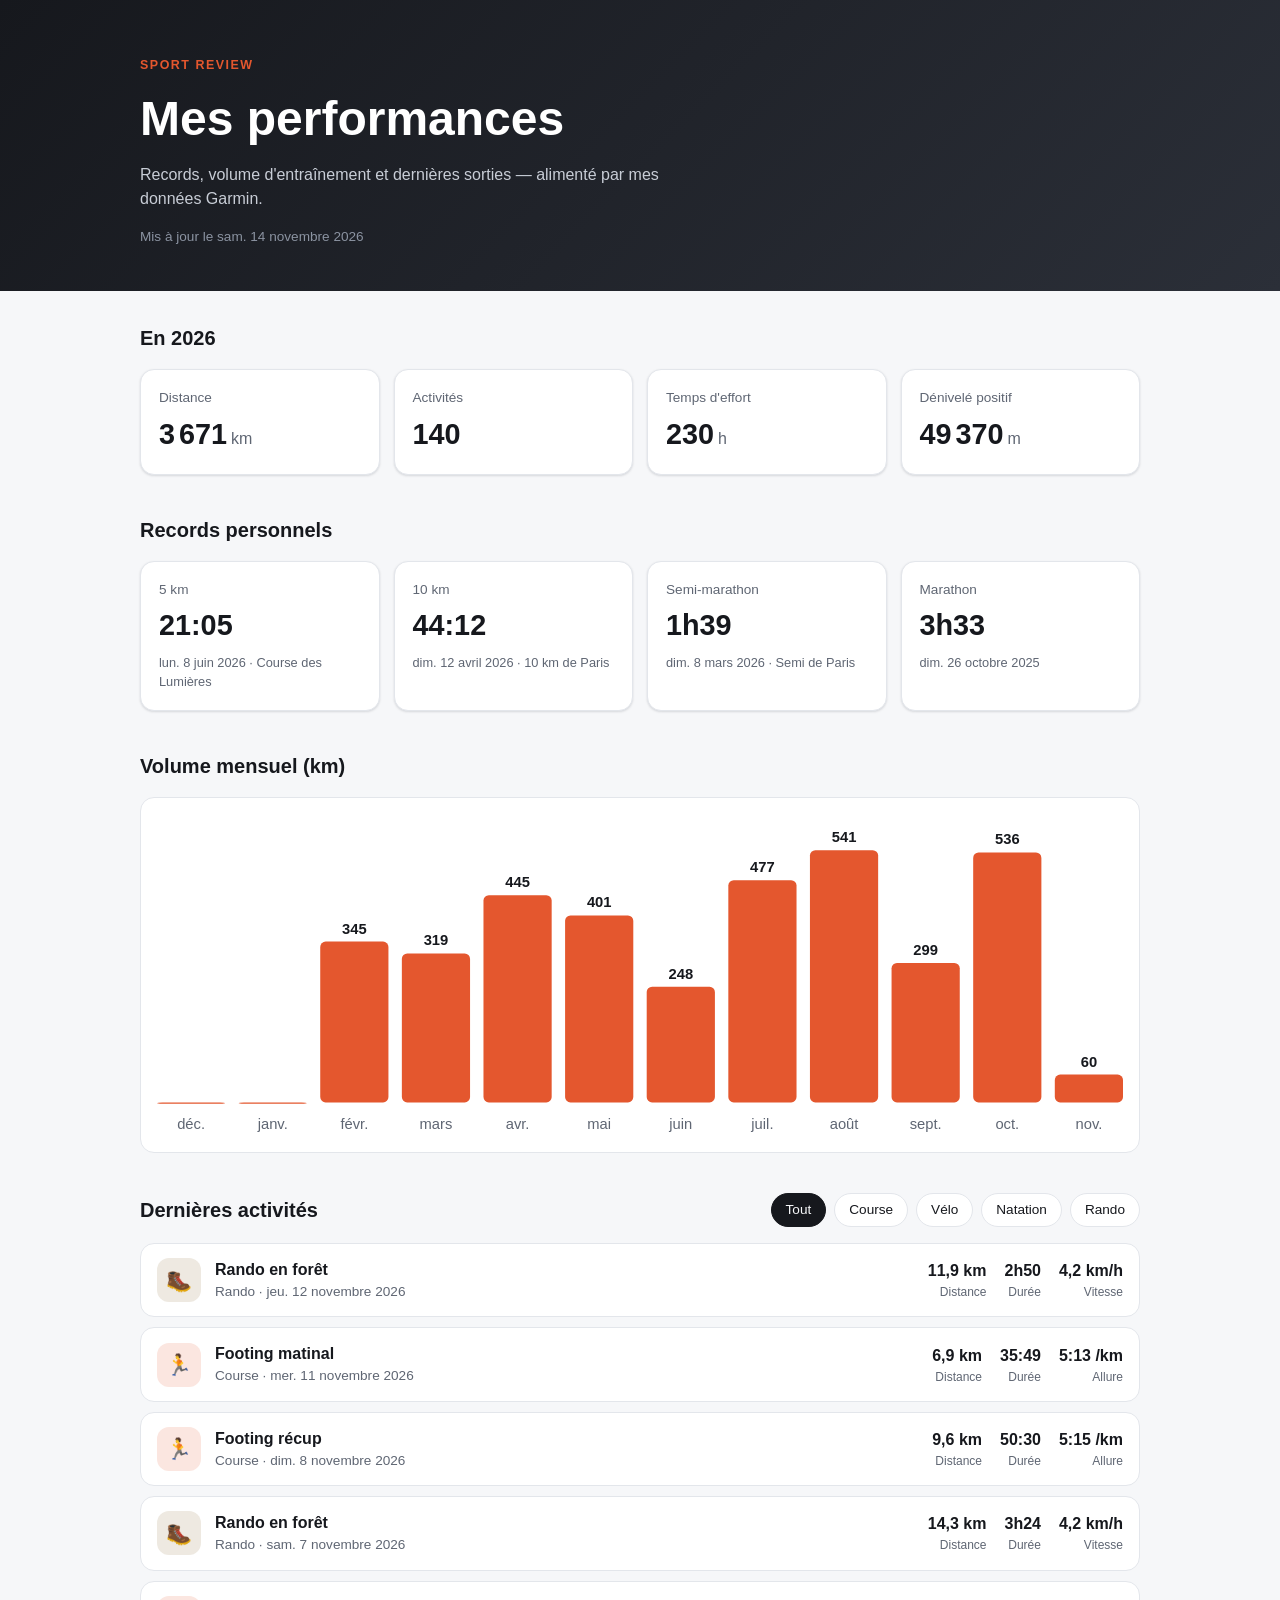
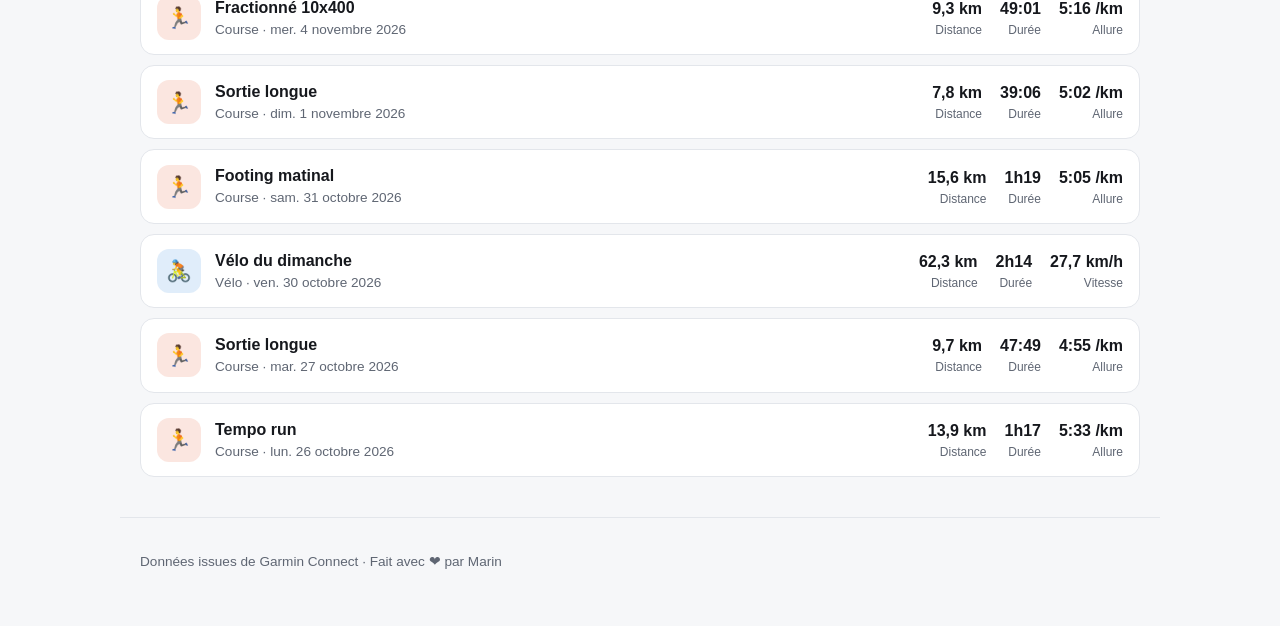
==== index.html @ 655c886c "first commit" ====
<!DOCTYPE html>
<html lang="fr">
<head>
  <meta charset="UTF-8" />
  <meta name="viewport" content="width=device-width, initial-scale=1.0" />
  <title>Sport Review — Mes performances</title>
  <meta name="description" content="Mes performances sportives : records, volumes et dernières sorties, à partir de mes données Garmin." />
  <link rel="stylesheet" href="css/style.css" />
</head>
<body>
  <header class="hero">
    <div class="container">
      <p class="eyebrow">Sport Review</p>
      <h1>Mes performances</h1>
      <p class="subtitle">Records, volume d'entraînement et dernières sorties — alimenté par mes données Garmin.</p>
      <p id="updated" class="updated"></p>
    </div>
  </header>

  <main class="container">
    <section aria-labelledby="totals-title">
      <h2 id="totals-title">Cette année</h2>
      <div id="totals" class="stats-grid"></div>
    </section>

    <section aria-labelledby="records-title">
      <h2 id="records-title">Records personnels</h2>
      <div id="records" class="records-grid"></div>
    </section>

    <section aria-labelledby="volume-title">
      <h2 id="volume-title">Volume mensuel (km)</h2>
      <div id="volume-chart" class="chart" role="img" aria-label="Kilomètres parcourus par mois"></div>
    </section>

    <section aria-labelledby="activities-title">
      <div class="section-head">
        <h2 id="activities-title">Dernières activités</h2>
        <div id="filters" class="filters" role="group" aria-label="Filtrer par sport"></div>
      </div>
      <ul id="activities" class="activity-list"></ul>
    </section>
  </main>

  <footer class="container footer">
    <p>Données issues de Garmin Connect · Fait avec ❤︎ par Marin</p>
  </footer>

  <script src="js/main.js"></script>
</body>
</html>
---- css/style.css ----
:root {
  --bg: #f6f7f9;
  --surface: #ffffff;
  --text: #16181d;
  --muted: #5f6673;
  --border: #e3e6eb;
  --accent: #e4572e;
  --run: #e4572e;
  --bike: #2e86de;
  --swim: #17a398;
  --hike: #8e6c3a;
  --radius: 14px;
  --shadow: 0 1px 2px rgba(16, 24, 40, 0.06), 0 1px 3px rgba(16, 24, 40, 0.08);
}

@media (prefers-color-scheme: dark) {
  :root {
    --bg: #0f1115;
    --surface: #181b21;
    --text: #eef0f3;
    --muted: #9aa3b2;
    --border: #2a2f38;
    --shadow: none;
  }
}

* { box-sizing: border-box; }

body {
  margin: 0;
  font-family: -apple-system, BlinkMacSystemFont, "Segoe UI", Inter, Roboto, sans-serif;
  background: var(--bg);
  color: var(--text);
  line-height: 1.5;
}

.container { max-width: 1040px; margin: 0 auto; padding: 0 20px; }

.hero {
  background: linear-gradient(135deg, #16181d 0%, #2b2f38 100%);
  color: #fff;
  padding: 56px 0 44px;
  margin-bottom: 32px;
}
.eyebrow { text-transform: uppercase; letter-spacing: .12em; font-size: .78rem; color: var(--accent); margin: 0 0 8px; font-weight: 700; }
.hero h1 { font-size: clamp(2rem, 5vw, 3rem); margin: 0 0 8px; }
.subtitle { color: #c8cdd6; margin: 0; max-width: 560px; }
.updated { color: #8b93a1; font-size: .85rem; margin: 16px 0 0; }

section { margin-bottom: 40px; }
h2 { font-size: 1.25rem; margin: 0 0 16px; }

.stats-grid, .records-grid {
  display: grid;
  gap: 14px;
  grid-template-columns: repeat(auto-fit, minmax(180px, 1fr));
}

.card {
  background: var(--surface);
  border: 1px solid var(--border);
  border-radius: var(--radius);
  box-shadow: var(--shadow);
  padding: 18px;
}
.card .label { color: var(--muted); font-size: .85rem; margin: 0; }
.card .value { font-size: 1.8rem; font-weight: 700; margin: 4px 0 0; font-variant-numeric: tabular-nums; }
.card .unit { font-size: 1rem; color: var(--muted); font-weight: 500; margin-left: 4px; }
.card .meta { color: var(--muted); font-size: .8rem; margin: 6px 0 0; }

.chart {
  background: var(--surface);
  border: 1px solid var(--border);
  border-radius: var(--radius);
  padding: 20px 16px 12px;
}
.chart svg { width: 100%; height: auto; display: block; }
.chart .bar { fill: var(--accent); }
.chart .bar:hover { opacity: .8; }
.chart .axis-label { fill: var(--muted); font-size: 11px; }
.chart .bar-value { fill: var(--text); font-size: 11px; font-weight: 600; }

.section-head { display: flex; justify-content: space-between; align-items: center; flex-wrap: wrap; gap: 12px; margin-bottom: 16px; }
.section-head h2 { margin: 0; }
.filters { display: flex; gap: 8px; flex-wrap: wrap; }
.filters button {
  border: 1px solid var(--border);
  background: var(--surface);
  color: var(--text);
  padding: 6px 14px;
  border-radius: 999px;
  cursor: pointer;
  font: inherit;
  font-size: .85rem;
}
.filters button[aria-pressed="true"] { background: var(--text); color: var(--bg); border-color: var(--text); }

.activity-list { list-style: none; margin: 0; padding: 0; display: grid; gap: 10px; }
.activity {
  display: grid;
  grid-template-columns: 44px 1fr auto;
  gap: 14px;
  align-items: center;
  background: var(--surface);
  border: 1px solid var(--border);
  border-radius: var(--radius);
  padding: 14px 16px;
}
.activity .icon {
  width: 44px; height: 44px; border-radius: 12px;
  display: grid; place-items: center; font-size: 1.3rem;
  background: color-mix(in srgb, var(--sport-color) 15%, transparent);
}
.activity .title { font-weight: 600; margin: 0; }
.activity .date { color: var(--muted); font-size: .85rem; margin: 0; }
.activity .numbers { display: flex; gap: 18px; text-align: right; font-variant-numeric: tabular-nums; }
.activity .numbers span { display: block; color: var(--muted); font-size: .75rem; }
.activity .numbers strong { font-size: 1rem; }

@media (max-width: 600px) {
  .activity { grid-template-columns: 44px 1fr; }
  .activity .numbers { grid-column: 1 / -1; justify-content: space-between; text-align: left; }
}

.footer { color: var(--muted); font-size: .85rem; padding-bottom: 40px; border-top: 1px solid var(--border); padding-top: 20px; }
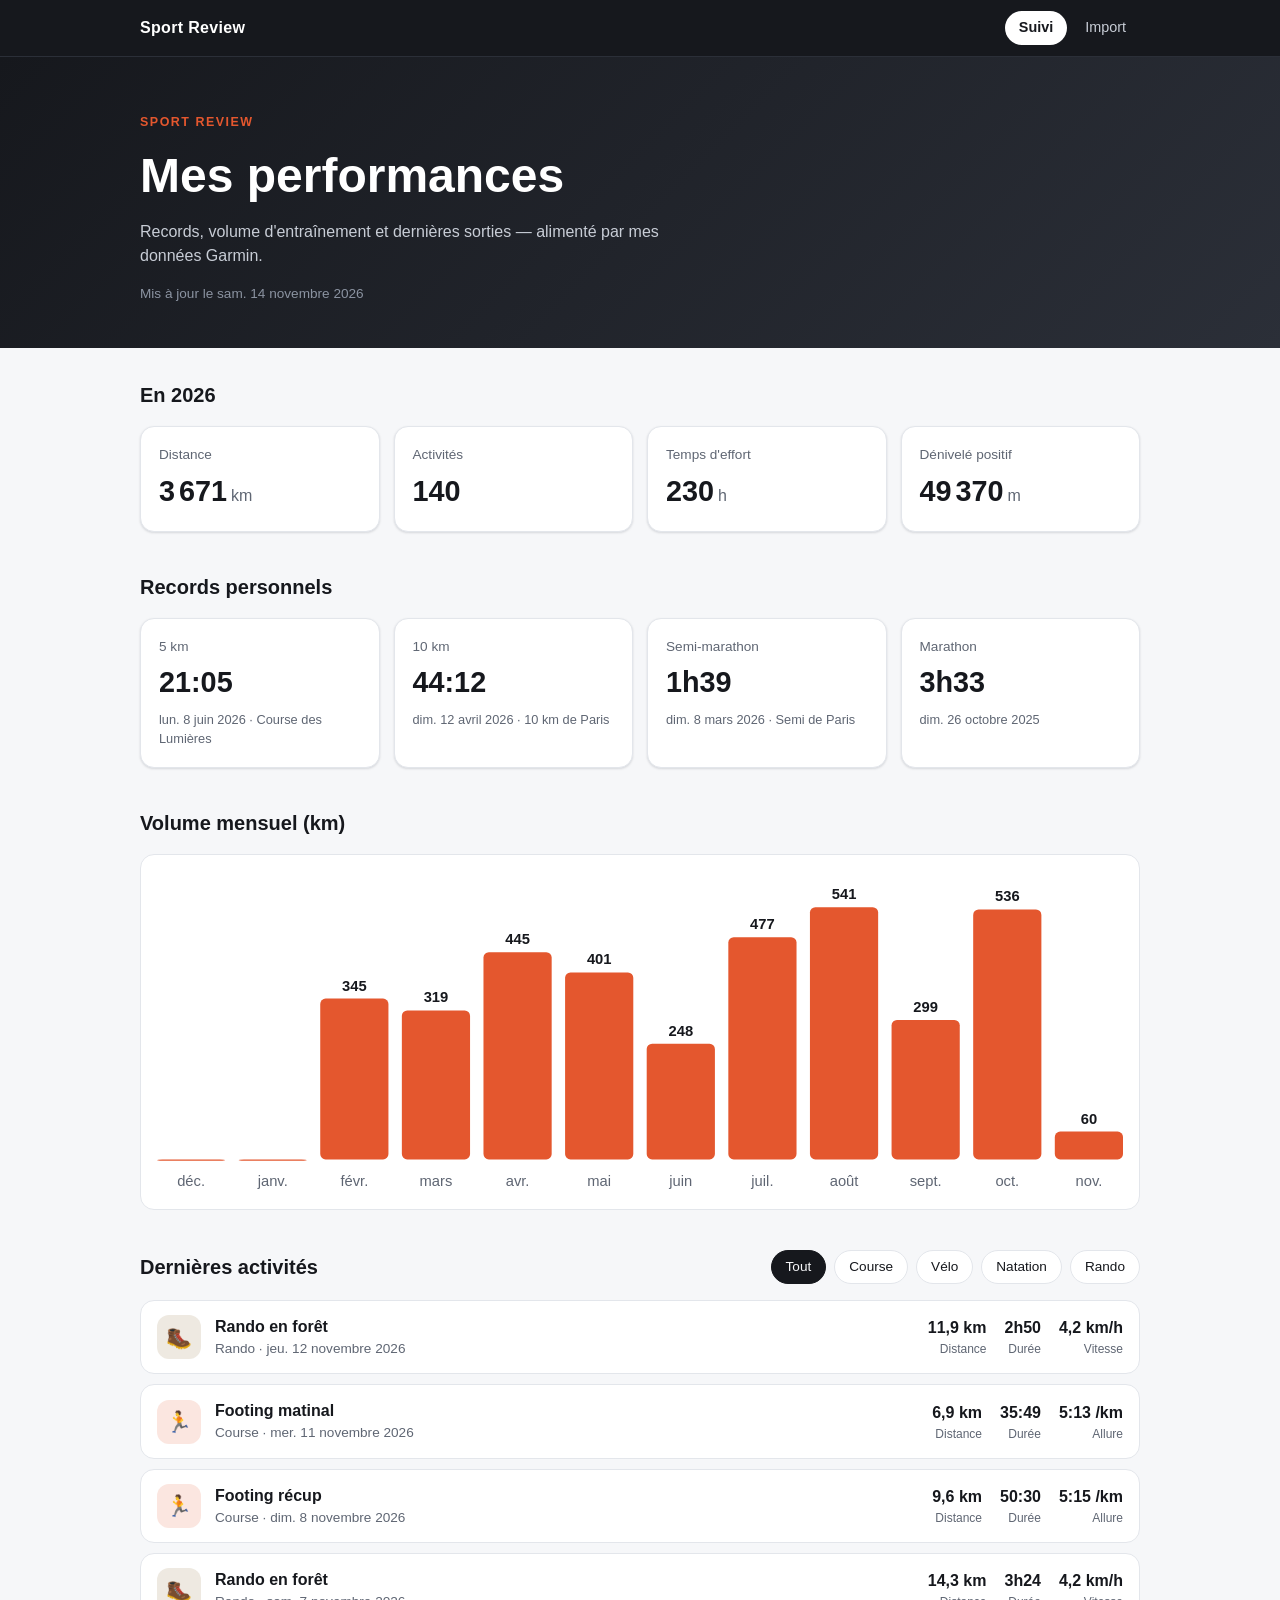
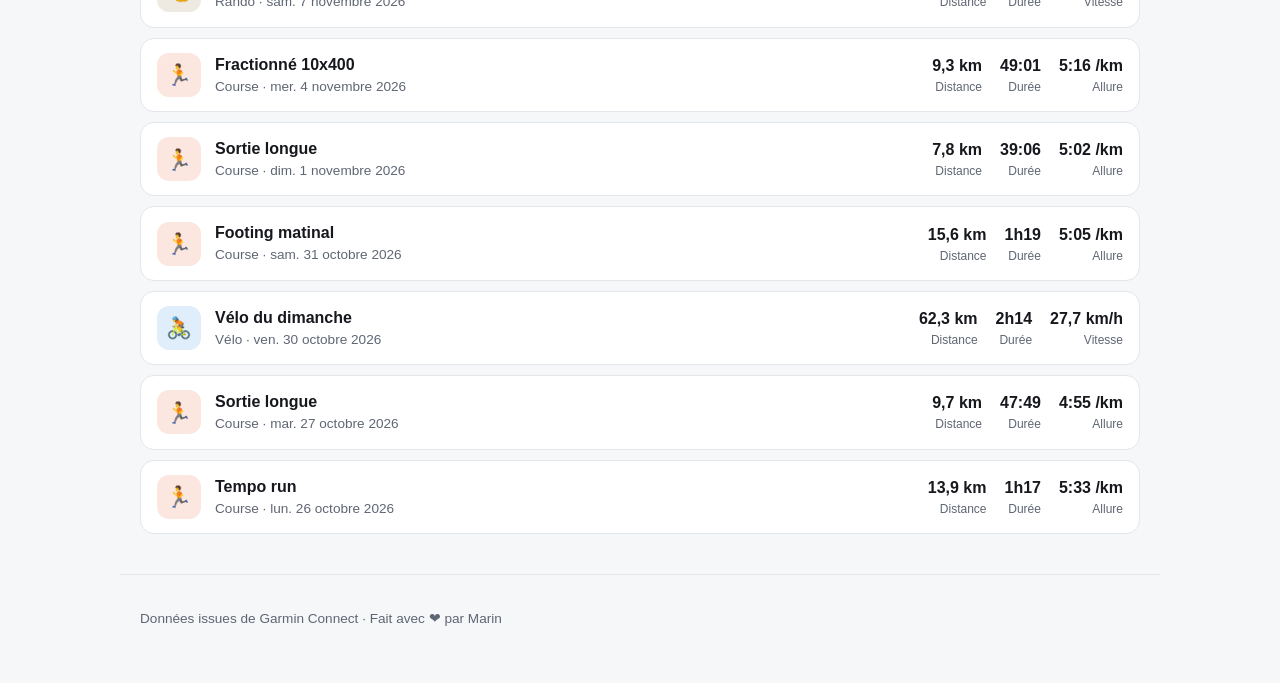
==== commit 31fc21c8: "1st" ====
--- a/index.html
+++ b/index.html
@@ -8,6 +8,16 @@
   <link rel="stylesheet" href="css/style.css" />
 </head>
 <body>
+  <nav class="topnav">
+    <div class="container topnav-inner">
+      <a class="brand" href="index.html">Sport Review</a>
+      <div class="topnav-links">
+        <a href="index.html" aria-current="page">Suivi</a>
+        <a href="import.html">Import</a>
+      </div>
+    </div>
+  </nav>
+
   <header class="hero">
     <div class="container">
       <p class="eyebrow">Sport Review</p>
@@ -46,6 +56,7 @@
     <p>Données issues de Garmin Connect · Fait avec ❤︎ par Marin</p>
   </footer>
 
+  <script src="js/format.js"></script>
   <script src="js/main.js"></script>
 </body>
 </html>
--- a/css/style.css
+++ b/css/style.css
@@ -123,3 +123,71 @@
 }
 
 .footer { color: var(--muted); font-size: .85rem; padding-bottom: 40px; border-top: 1px solid var(--border); padding-top: 20px; }
+
+/* ---------- Navigation ---------- */
+.topnav { background: #16181d; border-bottom: 1px solid #2b2f38; position: sticky; top: 0; z-index: 10; }
+.topnav-inner { display: flex; justify-content: space-between; align-items: center; height: 56px; }
+.brand { color: #fff; font-weight: 700; text-decoration: none; letter-spacing: .02em; }
+.topnav-links { display: flex; gap: 4px; }
+.topnav-links a { color: #c8cdd6; text-decoration: none; padding: 6px 14px; border-radius: 999px; font-size: .9rem; }
+.topnav-links a:hover { color: #fff; background: #2b2f38; }
+.topnav-links a[aria-current="page"] { color: #16181d; background: #fff; font-weight: 600; }
+.hero--compact { padding: 40px 0 32px; }
+
+/* ---------- Formulaire d'import ---------- */
+.form { display: grid; gap: 18px; padding: 22px; }
+.dropzone {
+  display: flex; flex-direction: column; align-items: center; justify-content: center; gap: 6px;
+  text-align: center; padding: 34px 20px; cursor: pointer;
+  border: 2px dashed var(--border); border-radius: var(--radius); color: var(--muted);
+  transition: border-color .15s, background .15s;
+}
+.dropzone input { position: absolute; width: 1px; height: 1px; opacity: 0; }
+.dropzone strong { color: var(--text); }
+.dropzone-icon { font-size: 1.8rem; color: var(--accent); }
+.dropzone:hover, .dropzone.is-dragging { border-color: var(--accent); background: color-mix(in srgb, var(--accent) 6%, transparent); }
+.dropzone.has-file { border-style: solid; border-color: var(--accent); }
+.dropzone:focus-within { outline: 2px solid var(--accent); outline-offset: 2px; }
+
+.form-row { display: grid; grid-template-columns: 1fr 200px; gap: 16px; }
+@media (max-width: 600px) { .form-row { grid-template-columns: 1fr; } }
+.field { display: grid; gap: 6px; align-content: start; min-width: 0; }
+.field label { font-weight: 600; font-size: .9rem; }
+.field input {
+  font: inherit; padding: 10px 12px; border-radius: 10px; width: 100%;
+  border: 1px solid var(--border); background: var(--bg); color: var(--text);
+}
+.field input:focus { outline: 2px solid var(--accent); outline-offset: 1px; border-color: transparent; }
+.hint { margin: 0; color: var(--muted); font-size: .78rem; }
+.form-error { margin: 0; color: #d64545; font-size: .9rem; min-height: 1.2em; }
+.form-error:empty { display: none; }
+
+.btn {
+  justify-self: start; font: inherit; font-weight: 600; cursor: pointer;
+  background: var(--accent); color: #fff; border: 0; border-radius: 10px; padding: 11px 22px;
+}
+.btn:hover { filter: brightness(1.05); }
+.btn:disabled { opacity: .5; cursor: not-allowed; }
+.btn-link { font: inherit; font-size: .85rem; background: none; border: 0; color: var(--muted); cursor: pointer; padding: 4px 8px; border-radius: 6px; }
+.btn-link:hover { color: #d64545; }
+.btn-link.confirm { color: #fff; background: #d64545; }
+
+/* ---------- Messages ---------- */
+.notice { border-radius: var(--radius); padding: 14px 18px; margin: 16px 0; border: 1px solid; line-height: 1.6; }
+.notice--warn { background: color-mix(in srgb, #f0a500 12%, var(--surface)); border-color: color-mix(in srgb, #f0a500 45%, transparent); }
+.notice--ok { background: color-mix(in srgb, #17a398 12%, var(--surface)); border-color: color-mix(in srgb, #17a398 45%, transparent); }
+.notice code, kbd { background: var(--bg); border: 1px solid var(--border); border-radius: 5px; padding: 1px 6px; font-size: .85em; }
+.empty { color: var(--muted); }
+
+/* ---------- Tableau des imports ---------- */
+.table-wrap { padding: 0; overflow-x: auto; }
+.table { width: 100%; border-collapse: collapse; font-size: .88rem; }
+.table th:first-child, .table td:first-child { padding-left: 16px; }
+.table th:last-child, .table td:last-child { padding-right: 12px; }
+.table th { text-align: left; font-weight: 600; color: var(--muted); font-size: .78rem; text-transform: uppercase; letter-spacing: .04em; }
+.table th, .table td { padding: 12px 10px; border-bottom: 1px solid var(--border); white-space: nowrap; }
+.table tbody tr:last-child td { border-bottom: 0; }
+.table .num { text-align: right; font-variant-numeric: tabular-nums; }
+.table .muted { color: var(--muted); }
+.table .wrap { white-space: normal; min-width: 160px; }
+.table .actions { text-align: right; width: 1%; }
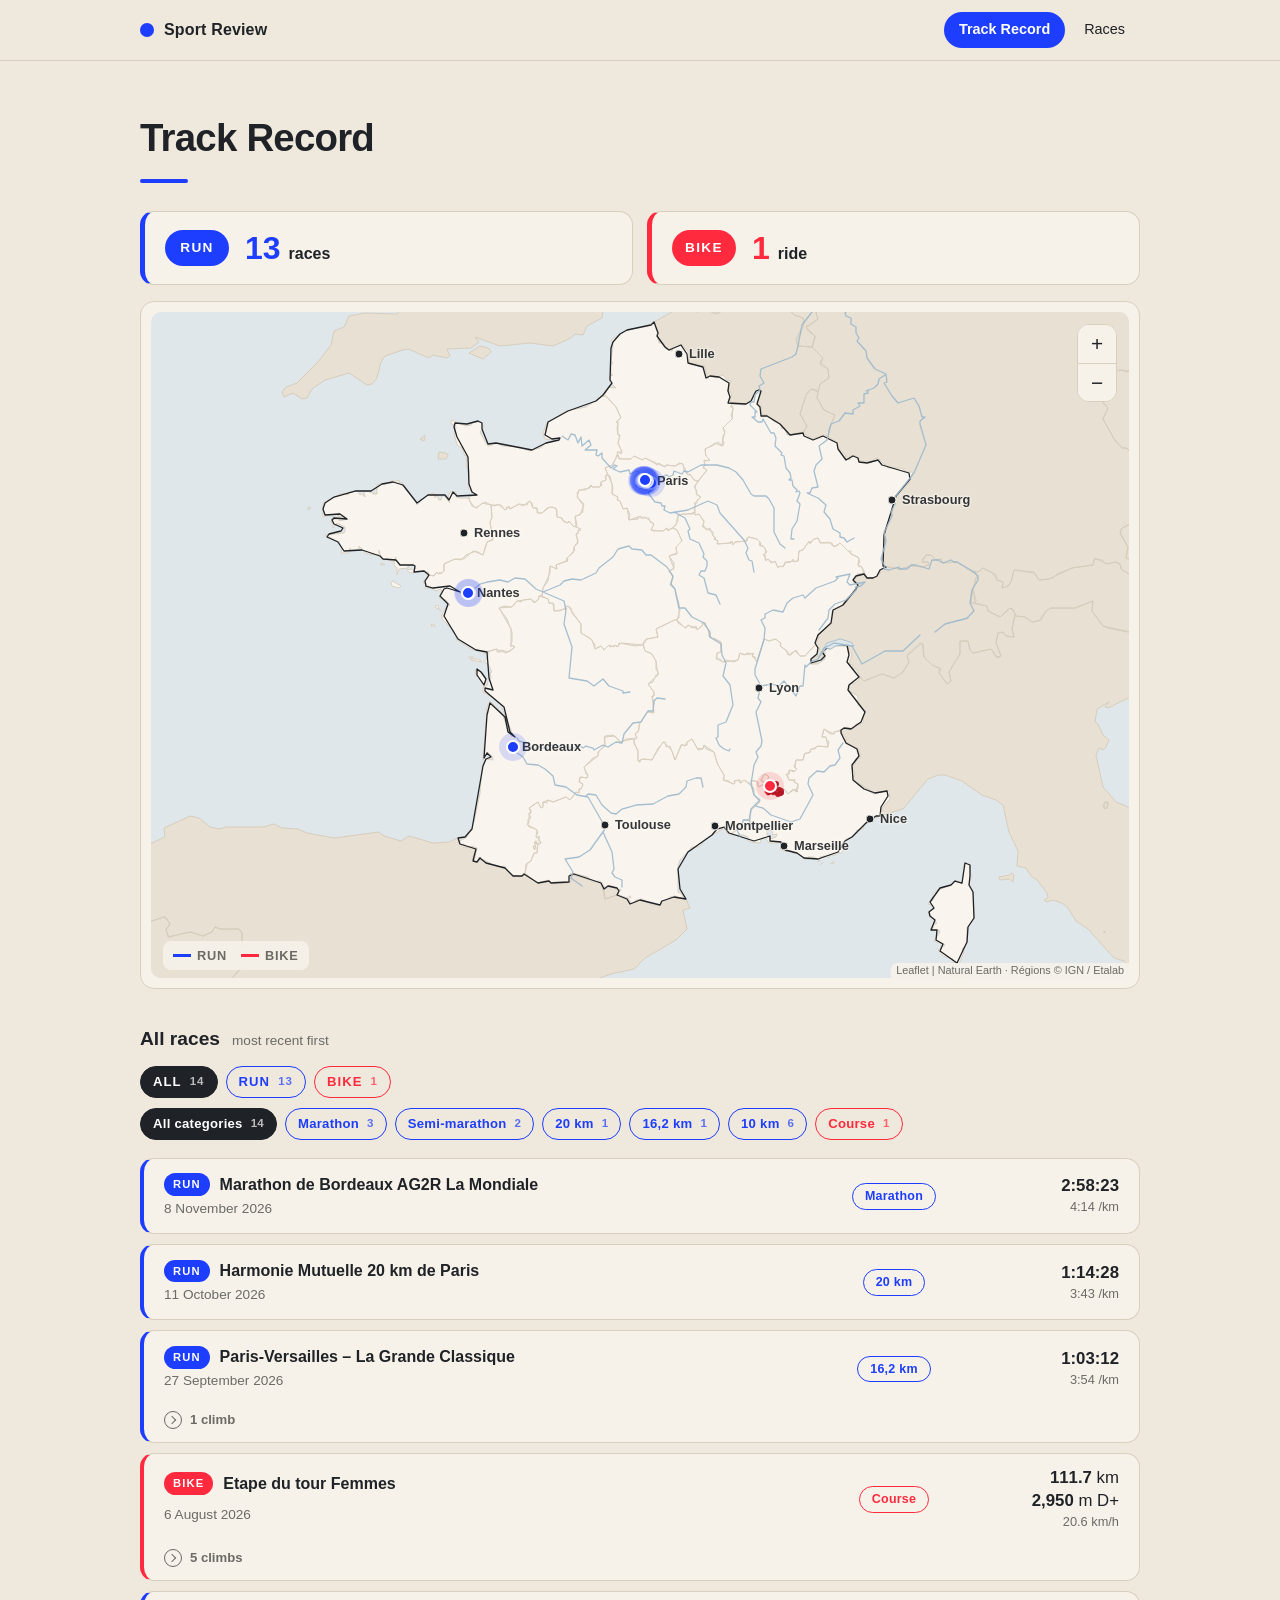
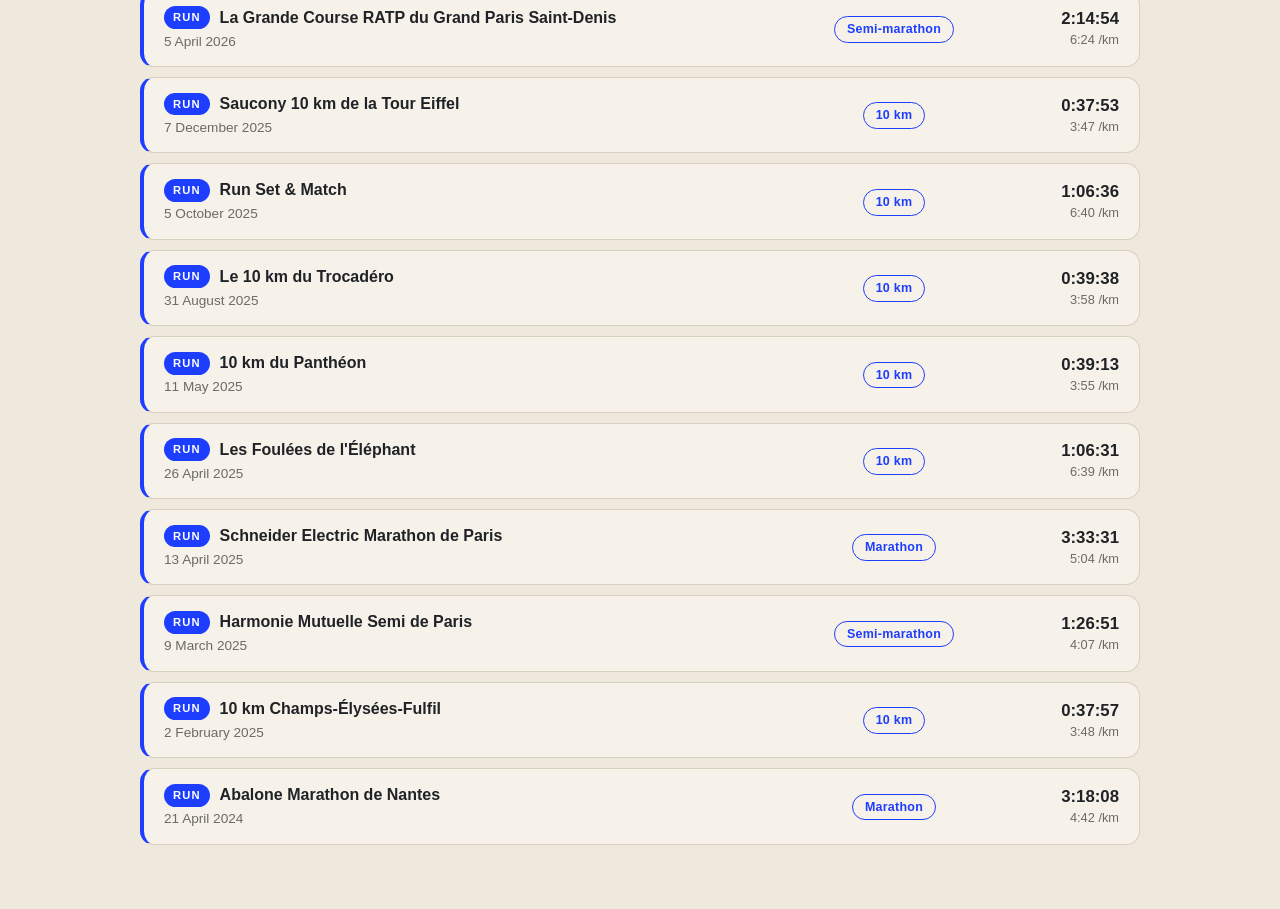
==== commit 915424f6: "2nd" ====
--- a/index.html
+++ b/index.html
@@ -1,10 +1,11 @@
 <!DOCTYPE html>
-<html lang="fr">
+<html lang="en">
 <head>
   <meta charset="UTF-8" />
   <meta name="viewport" content="width=device-width, initial-scale=1.0" />
-  <title>Sport Review — Mes performances</title>
-  <meta name="description" content="Mes performances sportives : records, volumes et dernières sorties, à partir de mes données Garmin." />
+  <title>Sport Review — Track Record</title>
+  <meta name="description" content="Every race I've run, traced on a map of France." />
+  <link rel="stylesheet" href="css/leaflet.css" />
   <link rel="stylesheet" href="css/style.css" />
 </head>
 <body>
@@ -12,51 +13,38 @@
     <div class="container topnav-inner">
       <a class="brand" href="index.html">Sport Review</a>
       <div class="topnav-links">
-        <a href="index.html" aria-current="page">Suivi</a>
-        <a href="import.html">Import</a>
+        <a href="index.html" aria-current="page">Track Record</a>
+        <a href="courses.html">Races</a>
       </div>
     </div>
   </nav>
 
-  <header class="hero">
-    <div class="container">
-      <p class="eyebrow">Sport Review</p>
-      <h1>Mes performances</h1>
-      <p class="subtitle">Records, volume d'entraînement et dernières sorties — alimenté par mes données Garmin.</p>
-      <p id="updated" class="updated"></p>
+  <main class="container page">
+    <header class="tr-head">
+      <h1 class="page-title">Track Record</h1>
+    </header>
+
+    <div id="counters" class="counters"></div>
+
+    <div class="map-panel">
+      <div id="map" class="map" aria-label="Map of France with race tracks"></div>
+      <button id="map-reset" type="button" class="map-reset" hidden>← All of France</button>
+      <div class="map-zoom" role="group" aria-label="Zoom">
+        <button id="zoom-in" type="button" aria-label="Zoom in" title="Zoom in (+)">+</button>
+        <button id="zoom-out" type="button" aria-label="Zoom out" title="Zoom out (−)">−</button>
+      </div>
+      <div id="map-legend" class="map-legend"></div>
+      <div id="map-tip" class="map-tip" role="tooltip" hidden></div>
     </div>
-  </header>
 
-  <main class="container">
-    <section aria-labelledby="totals-title">
-      <h2 id="totals-title">Cette année</h2>
-      <div id="totals" class="stats-grid"></div>
-    </section>
-
-    <section aria-labelledby="records-title">
-      <h2 id="records-title">Records personnels</h2>
-      <div id="records" class="records-grid"></div>
-    </section>
-
-    <section aria-labelledby="volume-title">
-      <h2 id="volume-title">Volume mensuel (km)</h2>
-      <div id="volume-chart" class="chart" role="img" aria-label="Kilomètres parcourus par mois"></div>
-    </section>
-
-    <section aria-labelledby="activities-title">
-      <div class="section-head">
-        <h2 id="activities-title">Dernières activités</h2>
-        <div id="filters" class="filters" role="group" aria-label="Filtrer par sport"></div>
-      </div>
-      <ul id="activities" class="activity-list"></ul>
-    </section>
+    <h2 class="list-title">All races <span>most recent first</span></h2>
+    <div id="race-filters" class="race-filters"></div>
+    <ol id="race-list" class="race-list" aria-label="Races"></ol>
   </main>
 
-  <footer class="container footer">
-    <p>Données issues de Garmin Connect · Fait avec ❤︎ par Marin</p>
-  </footer>
-
   <script src="js/format.js"></script>
+  <script src="js/vendor/leaflet.js"></script>
+  <script src="js/basemap.js"></script>
   <script src="js/main.js"></script>
 </body>
 </html>
--- a/css/leaflet.css
+++ b/css/leaflet.css
@@ -0,0 +1,661 @@
+/* required styles */
+
+.leaflet-pane,
+.leaflet-tile,
+.leaflet-marker-icon,
+.leaflet-marker-shadow,
+.leaflet-tile-container,
+.leaflet-pane > svg,
+.leaflet-pane > canvas,
+.leaflet-zoom-box,
+.leaflet-image-layer,
+.leaflet-layer {
+	position: absolute;
+	left: 0;
+	top: 0;
+	}
+.leaflet-container {
+	overflow: hidden;
+	}
+.leaflet-tile,
+.leaflet-marker-icon,
+.leaflet-marker-shadow {
+	-webkit-user-select: none;
+	   -moz-user-select: none;
+	        user-select: none;
+	  -webkit-user-drag: none;
+	}
+/* Prevents IE11 from highlighting tiles in blue */
+.leaflet-tile::selection {
+	background: transparent;
+}
+/* Safari renders non-retina tile on retina better with this, but Chrome is worse */
+.leaflet-safari .leaflet-tile {
+	image-rendering: -webkit-optimize-contrast;
+	}
+/* hack that prevents hw layers "stretching" when loading new tiles */
+.leaflet-safari .leaflet-tile-container {
+	width: 1600px;
+	height: 1600px;
+	-webkit-transform-origin: 0 0;
+	}
+.leaflet-marker-icon,
+.leaflet-marker-shadow {
+	display: block;
+	}
+/* .leaflet-container svg: reset svg max-width decleration shipped in Joomla! (joomla.org) 3.x */
+/* .leaflet-container img: map is broken in FF if you have max-width: 100% on tiles */
+.leaflet-container .leaflet-overlay-pane svg {
+	max-width: none !important;
+	max-height: none !important;
+	}
+.leaflet-container .leaflet-marker-pane img,
+.leaflet-container .leaflet-shadow-pane img,
+.leaflet-container .leaflet-tile-pane img,
+.leaflet-container img.leaflet-image-layer,
+.leaflet-container .leaflet-tile {
+	max-width: none !important;
+	max-height: none !important;
+	width: auto;
+	padding: 0;
+	}
+
+.leaflet-container img.leaflet-tile {
+	/* See: https://bugs.chromium.org/p/chromium/issues/detail?id=600120 */
+	mix-blend-mode: plus-lighter;
+}
+
+.leaflet-container.leaflet-touch-zoom {
+	-ms-touch-action: pan-x pan-y;
+	touch-action: pan-x pan-y;
+	}
+.leaflet-container.leaflet-touch-drag {
+	-ms-touch-action: pinch-zoom;
+	/* Fallback for FF which doesn't support pinch-zoom */
+	touch-action: none;
+	touch-action: pinch-zoom;
+}
+.leaflet-container.leaflet-touch-drag.leaflet-touch-zoom {
+	-ms-touch-action: none;
+	touch-action: none;
+}
+.leaflet-container {
+	-webkit-tap-highlight-color: transparent;
+}
+.leaflet-container a {
+	-webkit-tap-highlight-color: rgba(51, 181, 229, 0.4);
+}
+.leaflet-tile {
+	filter: inherit;
+	visibility: hidden;
+	}
+.leaflet-tile-loaded {
+	visibility: inherit;
+	}
+.leaflet-zoom-box {
+	width: 0;
+	height: 0;
+	-moz-box-sizing: border-box;
+	     box-sizing: border-box;
+	z-index: 800;
+	}
+/* workaround for https://bugzilla.mozilla.org/show_bug.cgi?id=888319 */
+.leaflet-overlay-pane svg {
+	-moz-user-select: none;
+	}
+
+.leaflet-pane         { z-index: 400; }
+
+.leaflet-tile-pane    { z-index: 200; }
+.leaflet-overlay-pane { z-index: 400; }
+.leaflet-shadow-pane  { z-index: 500; }
+.leaflet-marker-pane  { z-index: 600; }
+.leaflet-tooltip-pane   { z-index: 650; }
+.leaflet-popup-pane   { z-index: 700; }
+
+.leaflet-map-pane canvas { z-index: 100; }
+.leaflet-map-pane svg    { z-index: 200; }
+
+.leaflet-vml-shape {
+	width: 1px;
+	height: 1px;
+	}
+.lvml {
+	behavior: url(#default#VML);
+	display: inline-block;
+	position: absolute;
+	}
+
+
+/* control positioning */
+
+.leaflet-control {
+	position: relative;
+	z-index: 800;
+	pointer-events: visiblePainted; /* IE 9-10 doesn't have auto */
+	pointer-events: auto;
+	}
+.leaflet-top,
+.leaflet-bottom {
+	position: absolute;
+	z-index: 1000;
+	pointer-events: none;
+	}
+.leaflet-top {
+	top: 0;
+	}
+.leaflet-right {
+	right: 0;
+	}
+.leaflet-bottom {
+	bottom: 0;
+	}
+.leaflet-left {
+	left: 0;
+	}
+.leaflet-control {
+	float: left;
+	clear: both;
+	}
+.leaflet-right .leaflet-control {
+	float: right;
+	}
+.leaflet-top .leaflet-control {
+	margin-top: 10px;
+	}
+.leaflet-bottom .leaflet-control {
+	margin-bottom: 10px;
+	}
+.leaflet-left .leaflet-control {
+	margin-left: 10px;
+	}
+.leaflet-right .leaflet-control {
+	margin-right: 10px;
+	}
+
+
+/* zoom and fade animations */
+
+.leaflet-fade-anim .leaflet-popup {
+	opacity: 0;
+	-webkit-transition: opacity 0.2s linear;
+	   -moz-transition: opacity 0.2s linear;
+	        transition: opacity 0.2s linear;
+	}
+.leaflet-fade-anim .leaflet-map-pane .leaflet-popup {
+	opacity: 1;
+	}
+.leaflet-zoom-animated {
+	-webkit-transform-origin: 0 0;
+	    -ms-transform-origin: 0 0;
+	        transform-origin: 0 0;
+	}
+svg.leaflet-zoom-animated {
+	will-change: transform;
+}
+
+.leaflet-zoom-anim .leaflet-zoom-animated {
+	-webkit-transition: -webkit-transform 0.25s cubic-bezier(0,0,0.25,1);
+	   -moz-transition:    -moz-transform 0.25s cubic-bezier(0,0,0.25,1);
+	        transition:         transform 0.25s cubic-bezier(0,0,0.25,1);
+	}
+.leaflet-zoom-anim .leaflet-tile,
+.leaflet-pan-anim .leaflet-tile {
+	-webkit-transition: none;
+	   -moz-transition: none;
+	        transition: none;
+	}
+
+.leaflet-zoom-anim .leaflet-zoom-hide {
+	visibility: hidden;
+	}
+
+
+/* cursors */
+
+.leaflet-interactive {
+	cursor: pointer;
+	}
+.leaflet-grab {
+	cursor: -webkit-grab;
+	cursor:    -moz-grab;
+	cursor:         grab;
+	}
+.leaflet-crosshair,
+.leaflet-crosshair .leaflet-interactive {
+	cursor: crosshair;
+	}
+.leaflet-popup-pane,
+.leaflet-control {
+	cursor: auto;
+	}
+.leaflet-dragging .leaflet-grab,
+.leaflet-dragging .leaflet-grab .leaflet-interactive,
+.leaflet-dragging .leaflet-marker-draggable {
+	cursor: move;
+	cursor: -webkit-grabbing;
+	cursor:    -moz-grabbing;
+	cursor:         grabbing;
+	}
+
+/* marker & overlays interactivity */
+.leaflet-marker-icon,
+.leaflet-marker-shadow,
+.leaflet-image-layer,
+.leaflet-pane > svg path,
+.leaflet-tile-container {
+	pointer-events: none;
+	}
+
+.leaflet-marker-icon.leaflet-interactive,
+.leaflet-image-layer.leaflet-interactive,
+.leaflet-pane > svg path.leaflet-interactive,
+svg.leaflet-image-layer.leaflet-interactive path {
+	pointer-events: visiblePainted; /* IE 9-10 doesn't have auto */
+	pointer-events: auto;
+	}
+
+/* visual tweaks */
+
+.leaflet-container {
+	background: #ddd;
+	outline-offset: 1px;
+	}
+.leaflet-container a {
+	color: #0078A8;
+	}
+.leaflet-zoom-box {
+	border: 2px dotted #38f;
+	background: rgba(255,255,255,0.5);
+	}
+
+
+/* general typography */
+.leaflet-container {
+	font-family: "Helvetica Neue", Arial, Helvetica, sans-serif;
+	font-size: 12px;
+	font-size: 0.75rem;
+	line-height: 1.5;
+	}
+
+
+/* general toolbar styles */
+
+.leaflet-bar {
+	box-shadow: 0 1px 5px rgba(0,0,0,0.65);
+	border-radius: 4px;
+	}
+.leaflet-bar a {
+	background-color: #fff;
+	border-bottom: 1px solid #ccc;
+	width: 26px;
+	height: 26px;
+	line-height: 26px;
+	display: block;
+	text-align: center;
+	text-decoration: none;
+	color: black;
+	}
+.leaflet-bar a,
+.leaflet-control-layers-toggle {
+	background-position: 50% 50%;
+	background-repeat: no-repeat;
+	display: block;
+	}
+.leaflet-bar a:hover,
+.leaflet-bar a:focus {
+	background-color: #f4f4f4;
+	}
+.leaflet-bar a:first-child {
+	border-top-left-radius: 4px;
+	border-top-right-radius: 4px;
+	}
+.leaflet-bar a:last-child {
+	border-bottom-left-radius: 4px;
+	border-bottom-right-radius: 4px;
+	border-bottom: none;
+	}
+.leaflet-bar a.leaflet-disabled {
+	cursor: default;
+	background-color: #f4f4f4;
+	color: #bbb;
+	}
+
+.leaflet-touch .leaflet-bar a {
+	width: 30px;
+	height: 30px;
+	line-height: 30px;
+	}
+.leaflet-touch .leaflet-bar a:first-child {
+	border-top-left-radius: 2px;
+	border-top-right-radius: 2px;
+	}
+.leaflet-touch .leaflet-bar a:last-child {
+	border-bottom-left-radius: 2px;
+	border-bottom-right-radius: 2px;
+	}
+
+/* zoom control */
+
+.leaflet-control-zoom-in,
+.leaflet-control-zoom-out {
+	font: bold 18px 'Lucida Console', Monaco, monospace;
+	text-indent: 1px;
+	}
+
+.leaflet-touch .leaflet-control-zoom-in, .leaflet-touch .leaflet-control-zoom-out  {
+	font-size: 22px;
+	}
+
+
+/* layers control */
+
+.leaflet-control-layers {
+	box-shadow: 0 1px 5px rgba(0,0,0,0.4);
+	background: #fff;
+	border-radius: 5px;
+	}
+.leaflet-control-layers-toggle {
+	background-image: url(images/layers.png);
+	width: 36px;
+	height: 36px;
+	}
+.leaflet-retina .leaflet-control-layers-toggle {
+	background-image: url(images/layers-2x.png);
+	background-size: 26px 26px;
+	}
+.leaflet-touch .leaflet-control-layers-toggle {
+	width: 44px;
+	height: 44px;
+	}
+.leaflet-control-layers .leaflet-control-layers-list,
+.leaflet-control-layers-expanded .leaflet-control-layers-toggle {
+	display: none;
+	}
+.leaflet-control-layers-expanded .leaflet-control-layers-list {
+	display: block;
+	position: relative;
+	}
+.leaflet-control-layers-expanded {
+	padding: 6px 10px 6px 6px;
+	color: #333;
+	background: #fff;
+	}
+.leaflet-control-layers-scrollbar {
+	overflow-y: scroll;
+	overflow-x: hidden;
+	padding-right: 5px;
+	}
+.leaflet-control-layers-selector {
+	margin-top: 2px;
+	position: relative;
+	top: 1px;
+	}
+.leaflet-control-layers label {
+	display: block;
+	font-size: 13px;
+	font-size: 1.08333em;
+	}
+.leaflet-control-layers-separator {
+	height: 0;
+	border-top: 1px solid #ddd;
+	margin: 5px -10px 5px -6px;
+	}
+
+/* Default icon URLs */
+.leaflet-default-icon-path { /* used only in path-guessing heuristic, see L.Icon.Default */
+	background-image: url(images/marker-icon.png);
+	}
+
+
+/* attribution and scale controls */
+
+.leaflet-container .leaflet-control-attribution {
+	background: #fff;
+	background: rgba(255, 255, 255, 0.8);
+	margin: 0;
+	}
+.leaflet-control-attribution,
+.leaflet-control-scale-line {
+	padding: 0 5px;
+	color: #333;
+	line-height: 1.4;
+	}
+.leaflet-control-attribution a {
+	text-decoration: none;
+	}
+.leaflet-control-attribution a:hover,
+.leaflet-control-attribution a:focus {
+	text-decoration: underline;
+	}
+.leaflet-attribution-flag {
+	display: inline !important;
+	vertical-align: baseline !important;
+	width: 1em;
+	height: 0.6669em;
+	}
+.leaflet-left .leaflet-control-scale {
+	margin-left: 5px;
+	}
+.leaflet-bottom .leaflet-control-scale {
+	margin-bottom: 5px;
+	}
+.leaflet-control-scale-line {
+	border: 2px solid #777;
+	border-top: none;
+	line-height: 1.1;
+	padding: 2px 5px 1px;
+	white-space: nowrap;
+	-moz-box-sizing: border-box;
+	     box-sizing: border-box;
+	background: rgba(255, 255, 255, 0.8);
+	text-shadow: 1px 1px #fff;
+	}
+.leaflet-control-scale-line:not(:first-child) {
+	border-top: 2px solid #777;
+	border-bottom: none;
+	margin-top: -2px;
+	}
+.leaflet-control-scale-line:not(:first-child):not(:last-child) {
+	border-bottom: 2px solid #777;
+	}
+
+.leaflet-touch .leaflet-control-attribution,
+.leaflet-touch .leaflet-control-layers,
+.leaflet-touch .leaflet-bar {
+	box-shadow: none;
+	}
+.leaflet-touch .leaflet-control-layers,
+.leaflet-touch .leaflet-bar {
+	border: 2px solid rgba(0,0,0,0.2);
+	background-clip: padding-box;
+	}
+
+
+/* popup */
+
+.leaflet-popup {
+	position: absolute;
+	text-align: center;
+	margin-bottom: 20px;
+	}
+.leaflet-popup-content-wrapper {
+	padding: 1px;
+	text-align: left;
+	border-radius: 12px;
+	}
+.leaflet-popup-content {
+	margin: 13px 24px 13px 20px;
+	line-height: 1.3;
+	font-size: 13px;
+	font-size: 1.08333em;
+	min-height: 1px;
+	}
+.leaflet-popup-content p {
+	margin: 17px 0;
+	margin: 1.3em 0;
+	}
+.leaflet-popup-tip-container {
+	width: 40px;
+	height: 20px;
+	position: absolute;
+	left: 50%;
+	margin-top: -1px;
+	margin-left: -20px;
+	overflow: hidden;
+	pointer-events: none;
+	}
+.leaflet-popup-tip {
+	width: 17px;
+	height: 17px;
+	padding: 1px;
+
+	margin: -10px auto 0;
+	pointer-events: auto;
+
+	-webkit-transform: rotate(45deg);
+	   -moz-transform: rotate(45deg);
+	    -ms-transform: rotate(45deg);
+	        transform: rotate(45deg);
+	}
+.leaflet-popup-content-wrapper,
+.leaflet-popup-tip {
+	background: white;
+	color: #333;
+	box-shadow: 0 3px 14px rgba(0,0,0,0.4);
+	}
+.leaflet-container a.leaflet-popup-close-button {
+	position: absolute;
+	top: 0;
+	right: 0;
+	border: none;
+	text-align: center;
+	width: 24px;
+	height: 24px;
+	font: 16px/24px Tahoma, Verdana, sans-serif;
+	color: #757575;
+	text-decoration: none;
+	background: transparent;
+	}
+.leaflet-container a.leaflet-popup-close-button:hover,
+.leaflet-container a.leaflet-popup-close-button:focus {
+	color: #585858;
+	}
+.leaflet-popup-scrolled {
+	overflow: auto;
+	}
+
+.leaflet-oldie .leaflet-popup-content-wrapper {
+	-ms-zoom: 1;
+	}
+.leaflet-oldie .leaflet-popup-tip {
+	width: 24px;
+	margin: 0 auto;
+
+	-ms-filter: "progid:DXImageTransform.Microsoft.Matrix(M11=0.70710678, M12=0.70710678, M21=-0.70710678, M22=0.70710678)";
+	filter: progid:DXImageTransform.Microsoft.Matrix(M11=0.70710678, M12=0.70710678, M21=-0.70710678, M22=0.70710678);
+	}
+
+.leaflet-oldie .leaflet-control-zoom,
+.leaflet-oldie .leaflet-control-layers,
+.leaflet-oldie .leaflet-popup-content-wrapper,
+.leaflet-oldie .leaflet-popup-tip {
+	border: 1px solid #999;
+	}
+
+
+/* div icon */
+
+.leaflet-div-icon {
+	background: #fff;
+	border: 1px solid #666;
+	}
+
+
+/* Tooltip */
+/* Base styles for the element that has a tooltip */
+.leaflet-tooltip {
+	position: absolute;
+	padding: 6px;
+	background-color: #fff;
+	border: 1px solid #fff;
+	border-radius: 3px;
+	color: #222;
+	white-space: nowrap;
+	-webkit-user-select: none;
+	-moz-user-select: none;
+	-ms-user-select: none;
+	user-select: none;
+	pointer-events: none;
+	box-shadow: 0 1px 3px rgba(0,0,0,0.4);
+	}
+.leaflet-tooltip.leaflet-interactive {
+	cursor: pointer;
+	pointer-events: auto;
+	}
+.leaflet-tooltip-top:before,
+.leaflet-tooltip-bottom:before,
+.leaflet-tooltip-left:before,
+.leaflet-tooltip-right:before {
+	position: absolute;
+	pointer-events: none;
+	border: 6px solid transparent;
+	background: transparent;
+	content: "";
+	}
+
+/* Directions */
+
+.leaflet-tooltip-bottom {
+	margin-top: 6px;
+}
+.leaflet-tooltip-top {
+	margin-top: -6px;
+}
+.leaflet-tooltip-bottom:before,
+.leaflet-tooltip-top:before {
+	left: 50%;
+	margin-left: -6px;
+	}
+.leaflet-tooltip-top:before {
+	bottom: 0;
+	margin-bottom: -12px;
+	border-top-color: #fff;
+	}
+.leaflet-tooltip-bottom:before {
+	top: 0;
+	margin-top: -12px;
+	margin-left: -6px;
+	border-bottom-color: #fff;
+	}
+.leaflet-tooltip-left {
+	margin-left: -6px;
+}
+.leaflet-tooltip-right {
+	margin-left: 6px;
+}
+.leaflet-tooltip-left:before,
+.leaflet-tooltip-right:before {
+	top: 50%;
+	margin-top: -6px;
+	}
+.leaflet-tooltip-left:before {
+	right: 0;
+	margin-right: -12px;
+	border-left-color: #fff;
+	}
+.leaflet-tooltip-right:before {
+	left: 0;
+	margin-left: -12px;
+	border-right-color: #fff;
+	}
+
+/* Printing */
+
+@media print {
+	/* Prevent printers from removing background-images of controls. */
+	.leaflet-control {
+		-webkit-print-color-adjust: exact;
+		print-color-adjust: exact;
+		}
+	}
--- a/css/style.css
+++ b/css/style.css
@@ -1,27 +1,19 @@
+/* ==========================================================================
+   Sport Review — Direction artistique
+   Fond beige · texte anthracite foncé · détails et formes en bleu électrique
+   ========================================================================== */
+
 :root {
-  --bg: #f6f7f9;
-  --surface: #ffffff;
-  --text: #16181d;
-  --muted: #5f6673;
-  --border: #e3e6eb;
-  --accent: #e4572e;
-  --run: #e4572e;
-  --bike: #2e86de;
-  --swim: #17a398;
-  --hike: #8e6c3a;
+  --bg: #efe8dc;          /* beige */
+  --surface: #f7f2e9;     /* beige clair (cartes) */
+  --text: #1f2226;        /* anthracite foncé */
+  --muted: #6b6a66;
+  --line: #d9cfbf;        /* filets */
+  --blue: #1d3dff;        /* bleu électrique */
+  --blue-soft: #dfe3fb;
   --radius: 14px;
-  --shadow: 0 1px 2px rgba(16, 24, 40, 0.06), 0 1px 3px rgba(16, 24, 40, 0.08);
-}
-
-@media (prefers-color-scheme: dark) {
-  :root {
-    --bg: #0f1115;
-    --surface: #181b21;
-    --text: #eef0f3;
-    --muted: #9aa3b2;
-    --border: #2a2f38;
-    --shadow: none;
-  }
+  --run: var(--blue);   /* course à pied : bleu électrique */
+  --bike: #ff2a3d;      /* vélo : rouge électrique */
 }
 
 * { box-sizing: border-box; }
@@ -34,160 +26,239 @@
   line-height: 1.5;
 }
 
+a { color: var(--blue); }
+::selection { background: var(--blue); color: #fff; }
+
 .container { max-width: 1040px; margin: 0 auto; padding: 0 20px; }
 
-.hero {
-  background: linear-gradient(135deg, #16181d 0%, #2b2f38 100%);
-  color: #fff;
-  padding: 56px 0 44px;
-  margin-bottom: 32px;
-}
-.eyebrow { text-transform: uppercase; letter-spacing: .12em; font-size: .78rem; color: var(--accent); margin: 0 0 8px; font-weight: 700; }
-.hero h1 { font-size: clamp(2rem, 5vw, 3rem); margin: 0 0 8px; }
-.subtitle { color: #c8cdd6; margin: 0; max-width: 560px; }
-.updated { color: #8b93a1; font-size: .85rem; margin: 16px 0 0; }
-
-section { margin-bottom: 40px; }
-h2 { font-size: 1.25rem; margin: 0 0 16px; }
-
-.stats-grid, .records-grid {
-  display: grid;
-  gap: 14px;
-  grid-template-columns: repeat(auto-fit, minmax(180px, 1fr));
-}
-
-.card {
-  background: var(--surface);
-  border: 1px solid var(--border);
-  border-radius: var(--radius);
-  box-shadow: var(--shadow);
-  padding: 18px;
-}
-.card .label { color: var(--muted); font-size: .85rem; margin: 0; }
-.card .value { font-size: 1.8rem; font-weight: 700; margin: 4px 0 0; font-variant-numeric: tabular-nums; }
-.card .unit { font-size: 1rem; color: var(--muted); font-weight: 500; margin-left: 4px; }
-.card .meta { color: var(--muted); font-size: .8rem; margin: 6px 0 0; }
-
-.chart {
-  background: var(--surface);
-  border: 1px solid var(--border);
-  border-radius: var(--radius);
-  padding: 20px 16px 12px;
-}
-.chart svg { width: 100%; height: auto; display: block; }
-.chart .bar { fill: var(--accent); }
-.chart .bar:hover { opacity: .8; }
-.chart .axis-label { fill: var(--muted); font-size: 11px; }
-.chart .bar-value { fill: var(--text); font-size: 11px; font-weight: 600; }
-
-.section-head { display: flex; justify-content: space-between; align-items: center; flex-wrap: wrap; gap: 12px; margin-bottom: 16px; }
-.section-head h2 { margin: 0; }
-.filters { display: flex; gap: 8px; flex-wrap: wrap; }
-.filters button {
-  border: 1px solid var(--border);
-  background: var(--surface);
-  color: var(--text);
-  padding: 6px 14px;
-  border-radius: 999px;
-  cursor: pointer;
-  font: inherit;
-  font-size: .85rem;
-}
-.filters button[aria-pressed="true"] { background: var(--text); color: var(--bg); border-color: var(--text); }
-
-.activity-list { list-style: none; margin: 0; padding: 0; display: grid; gap: 10px; }
-.activity {
-  display: grid;
-  grid-template-columns: 44px 1fr auto;
-  gap: 14px;
-  align-items: center;
-  background: var(--surface);
-  border: 1px solid var(--border);
-  border-radius: var(--radius);
-  padding: 14px 16px;
-}
-.activity .icon {
-  width: 44px; height: 44px; border-radius: 12px;
-  display: grid; place-items: center; font-size: 1.3rem;
-  background: color-mix(in srgb, var(--sport-color) 15%, transparent);
-}
-.activity .title { font-weight: 600; margin: 0; }
-.activity .date { color: var(--muted); font-size: .85rem; margin: 0; }
-.activity .numbers { display: flex; gap: 18px; text-align: right; font-variant-numeric: tabular-nums; }
-.activity .numbers span { display: block; color: var(--muted); font-size: .75rem; }
-.activity .numbers strong { font-size: 1rem; }
-
-@media (max-width: 600px) {
-  .activity { grid-template-columns: 44px 1fr; }
-  .activity .numbers { grid-column: 1 / -1; justify-content: space-between; text-align: left; }
-}
-
-.footer { color: var(--muted); font-size: .85rem; padding-bottom: 40px; border-top: 1px solid var(--border); padding-top: 20px; }
-
 /* ---------- Navigation ---------- */
-.topnav { background: #16181d; border-bottom: 1px solid #2b2f38; position: sticky; top: 0; z-index: 10; }
-.topnav-inner { display: flex; justify-content: space-between; align-items: center; height: 56px; }
-.brand { color: #fff; font-weight: 700; text-decoration: none; letter-spacing: .02em; }
+.topnav { border-bottom: 1px solid var(--line); background: var(--bg); position: sticky; top: 0; z-index: 10; }
+.topnav-inner { display: flex; justify-content: space-between; align-items: center; height: 60px; }
+.brand { color: var(--text); font-weight: 800; text-decoration: none; letter-spacing: .01em; display: flex; align-items: center; gap: 10px; }
+.brand::before { content: ""; width: 14px; height: 14px; border-radius: 50%; background: var(--blue); }
 .topnav-links { display: flex; gap: 4px; }
-.topnav-links a { color: #c8cdd6; text-decoration: none; padding: 6px 14px; border-radius: 999px; font-size: .9rem; }
-.topnav-links a:hover { color: #fff; background: #2b2f38; }
-.topnav-links a[aria-current="page"] { color: #16181d; background: #fff; font-weight: 600; }
-.hero--compact { padding: 40px 0 32px; }
-
-/* ---------- Formulaire d'import ---------- */
-.form { display: grid; gap: 18px; padding: 22px; }
-.dropzone {
-  display: flex; flex-direction: column; align-items: center; justify-content: center; gap: 6px;
-  text-align: center; padding: 34px 20px; cursor: pointer;
-  border: 2px dashed var(--border); border-radius: var(--radius); color: var(--muted);
-  transition: border-color .15s, background .15s;
-}
-.dropzone input { position: absolute; width: 1px; height: 1px; opacity: 0; }
-.dropzone strong { color: var(--text); }
-.dropzone-icon { font-size: 1.8rem; color: var(--accent); }
-.dropzone:hover, .dropzone.is-dragging { border-color: var(--accent); background: color-mix(in srgb, var(--accent) 6%, transparent); }
-.dropzone.has-file { border-style: solid; border-color: var(--accent); }
-.dropzone:focus-within { outline: 2px solid var(--accent); outline-offset: 2px; }
-
-.form-row { display: grid; grid-template-columns: 1fr 200px; gap: 16px; }
-@media (max-width: 600px) { .form-row { grid-template-columns: 1fr; } }
-.field { display: grid; gap: 6px; align-content: start; min-width: 0; }
-.field label { font-weight: 600; font-size: .9rem; }
+.topnav-links a { color: var(--text); text-decoration: none; padding: 6px 14px; border-radius: 999px; font-size: .9rem; border: 1px solid transparent; }
+.topnav-links a:hover { border-color: var(--blue); color: var(--blue); }
+.topnav-links a[aria-current="page"] { background: var(--blue); color: #fff; font-weight: 600; }
+
+/* ---------- Track Record ---------- */
+.tr-head { margin-bottom: 24px; }
+
+.counters { display: grid; grid-template-columns: repeat(auto-fit, minmax(260px, 1fr)); gap: 14px; margin-bottom: 16px; }
+.counter {
+  display: flex; align-items: center; gap: 16px; padding: 18px 20px;
+  background: var(--surface); border: 1px solid var(--line); border-radius: var(--radius); border-left: 5px solid var(--sport);
+}
+.counter-tag {
+  flex: none; min-width: 64px; text-align: center; padding: 8px 12px; border-radius: 999px;
+  background: var(--sport); color: #fff; font-weight: 800; font-size: .85rem; letter-spacing: .1em;
+}
+.counter p { margin: 0; }
+.counter-value { font-size: 2rem; font-weight: 800; line-height: 1.15; color: var(--sport); font-variant-numeric: tabular-nums; }
+.counter-value span { font-size: 1rem; font-weight: 600; color: var(--text); margin-left: 8px; }
+.counter-sub { font-weight: 600; font-variant-numeric: tabular-nums; }
+
+.map-panel { position: relative; background: var(--surface); border: 1px solid var(--line); border-radius: var(--radius); padding: 10px; margin-bottom: 36px; }
+.map { height: min(74vh, 720px); min-height: 420px; border-radius: 10px; overflow: hidden; z-index: 0; }
+/* hand-drawn basemap: sea, land and city labels */
+.map.leaflet-container { background: #dfe7ea; font-family: inherit; }
+.map .city-label {
+  background: none; border: 0; box-shadow: none; padding: 0; color: var(--text);
+  font-size: .72rem; font-weight: 600; text-shadow: 0 0 3px #f9f5ee, 0 0 3px #f9f5ee, 0 0 2px #f9f5ee;
+}
+.map .city-label::before { display: none; }
+.map .city-1 { font-size: .8rem; font-weight: 700; }
+.map .city-3 { font-size: .68rem; font-weight: 500; color: var(--muted); }
+.map .leaflet-interactive { cursor: pointer; }
+.map .leaflet-control-attribution { background: rgba(247, 242, 233, .85); color: var(--muted); font-size: .68rem; border-radius: 6px 0 0 0; }
+.map .leaflet-control-attribution a { color: var(--muted); }
+
+.map-tip {
+  position: absolute; left: 0; top: 0; z-index: 6; pointer-events: none; display: grid; gap: 2px;
+  min-width: 180px; max-width: 280px; padding: 10px 14px; border-radius: 12px;
+  background: var(--text); color: var(--bg); border-left: 4px solid var(--sport);
+  box-shadow: 0 6px 20px rgba(31, 34, 38, .18); font-size: .85rem;
+}
+.map-tip[hidden] { display: none; }
+.tip-name { font-weight: 700; }
+.tip-date { color: #b9b4ab; font-size: .8rem; }
+.tip-figure { font-weight: 700; font-variant-numeric: tabular-nums; margin-top: 2px; }
+
+.map-zoom { position: absolute; z-index: 5; right: 22px; top: 22px; display: grid; border-radius: 12px; overflow: hidden; border: 1px solid var(--line); background: var(--surface); }
+.map-zoom button {
+  width: 38px; height: 38px; font: inherit; font-size: 1.3rem; line-height: 1; cursor: pointer;
+  background: var(--surface); color: var(--text); border: 0;
+}
+.map-zoom button + button { border-top: 1px solid var(--line); }
+.map-zoom button:hover { background: var(--blue); color: #fff; }
+.map-reset {
+  position: absolute; z-index: 5; left: 22px; top: 22px; font: inherit; font-size: .85rem; font-weight: 600; cursor: pointer;
+  background: var(--text); color: var(--bg); border: 0; border-radius: 999px; padding: 7px 14px;
+}
+.map-reset:hover { background: var(--blue); color: #fff; }
+
+.list-title { font-size: 1.2rem; margin: 0 0 16px; display: flex; align-items: baseline; gap: 12px; }
+.list-title span { color: var(--muted); font-size: .85rem; font-weight: 400; }
+
+.sport-run { --sport: var(--run); }
+.sport-bike { --sport: var(--bike); }
+
+.map-legend { position: absolute; z-index: 5; left: 22px; bottom: 18px; background: rgba(247, 242, 233, .9); padding: 5px 10px; border-radius: 8px; font-weight: 700; letter-spacing: .06em; display: flex; gap: 14px; font-size: .8rem; color: var(--muted); }
+.legend-item { display: flex; align-items: center; gap: 6px; }
+.legend-item i { width: 18px; height: 0; border-top: 3px solid var(--sport); }
+
+.race-filters { display: grid; gap: 10px; margin: -4px 0 18px; }
+.filter-row { display: flex; flex-wrap: wrap; gap: 8px; }
+.chip {
+  --c: var(--text);
+  display: inline-flex; align-items: center; gap: 8px; cursor: pointer;
+  font: inherit; font-size: .82rem; font-weight: 700; letter-spacing: .02em;
+  padding: 5px 12px; border-radius: 999px; background: transparent; color: var(--c); border: 1.5px solid var(--c);
+  transition: background .15s, color .15s;
+}
+.chip-run { --c: var(--run); }
+.chip-bike { --c: var(--bike); }
+.chip:hover { background: color-mix(in srgb, var(--c) 10%, transparent); }
+.chip[aria-pressed="true"] { background: var(--c); color: #fff; }
+.chip-n { font-size: .72rem; font-weight: 600; opacity: .7; font-variant-numeric: tabular-nums; }
+.filter-row:first-child .chip { text-transform: uppercase; letter-spacing: .08em; }
+.race-list { list-style: none; margin: 0; padding: 0; display: grid; gap: 10px; grid-template-columns: 1fr; }
+.race-card {
+  border-radius: var(--radius); background: var(--surface); border: 1px solid var(--line); border-left: 4px solid var(--sport);
+  transition: border-color .15s, background .15s; overflow: hidden;
+}
+.race-card:hover, .race-card.hover { border-color: var(--sport); }
+.race-card.selected { background: var(--sport); border-color: var(--sport); color: #fff; }
+.race-card.selected .race-meta, .race-card.selected em, .race-card.selected .climbs summary { color: #e6e9ff; }
+.race-card.selected .badge { background: #fff; color: var(--sport); }
+.race {
+  width: 100%; text-align: left; font: inherit; color: inherit; cursor: pointer; background: none; border: 0;
+  display: grid; gap: 4px; padding: 14px 16px; align-content: start;
+}
+.race:focus-visible { outline: 2px solid var(--sport); outline-offset: -2px; border-radius: var(--radius); }
+/* One race per line: name + date on the left, figures on the right */
+@media (min-width: 700px) {
+  .race-list .race { grid-template-columns: 1fr auto; grid-template-areas: "top fig" "meta fig"; column-gap: 24px; row-gap: 2px; align-items: center; padding: 14px 20px; }
+  .race-list .race-top { grid-area: top; justify-content: flex-start; align-items: center; }
+  .race-list .race-top .badge { order: -1; }
+  .race-list .race-meta { grid-area: meta; }
+  .race-list .race-figures { grid-area: fig; margin: 0; display: grid; grid-template-columns: 150px 130px; gap: 0 20px; font-size: 1.05rem; align-items: center; }
+  .race-list .fig.fig-cat { text-align: center; }
+  .race-list .fig-stack { display: grid; gap: 2px; line-height: 1.25; }
+  .race-list .fig-sub { font-size: .8rem; color: var(--muted); font-weight: 500; }
+  .race-card.selected .fig-sub { color: #e6e9ff; }
+  .race-list .fig { text-align: right; white-space: nowrap; }
+}
+.race-top { display: flex; justify-content: space-between; align-items: flex-start; gap: 10px; }
+.race-name { font-weight: 700; }
+.badge, .tag {
+  flex: none; font-size: .7rem; font-weight: 800; letter-spacing: .1em;
+  padding: 3px 9px; border-radius: 999px; background: var(--sport); color: #fff;
+}
+.tag { font-size: .62rem; padding: 2px 7px; vertical-align: 1px; }
+.cat-pill {
+  display: inline-block; padding: 3px 12px; border-radius: 999px; white-space: nowrap;
+  border: 1.5px solid var(--sport); color: var(--sport); background: transparent;
+  font-size: .78rem; font-weight: 700; letter-spacing: .02em;
+}
+.race-card.selected .cat-pill { border-color: #fff; color: #fff; }
+.race-meta { color: var(--muted); font-size: .85rem; }
+.race-figures { display: flex; gap: 18px; font-variant-numeric: tabular-nums; margin-top: 4px; }
+.race-figures em { color: var(--muted); font-style: normal; font-size: .8rem; }
+
+/* Collapsible climbs under a race */
+.climbs { padding: 0 20px 12px; }
+.climbs summary {
+  list-style: none; cursor: pointer; display: inline-flex; align-items: center; gap: 8px;
+  font-size: .82rem; font-weight: 600; color: var(--muted); user-select: none;
+}
+.climbs summary::-webkit-details-marker { display: none; }
+.climbs summary:hover { color: var(--sport); }
+.chev {
+  width: 18px; height: 18px; border-radius: 50%; border: 1.5px solid currentColor;
+  display: grid; place-items: center; transition: transform .2s;
+}
+.chev::before { content: ""; width: 5px; height: 5px; margin-left: -2px; border-right: 1.5px solid currentColor; border-bottom: 1.5px solid currentColor; transform: rotate(-45deg); }
+.climbs[open] .chev { transform: rotate(90deg); }
+.climb-list { list-style: none; margin: 10px 0 2px; padding: 0; display: grid; gap: 6px; font-size: .88rem; }
+.climb-row { display: grid; grid-template-columns: 34px minmax(0, 1fr) 70px 60px; align-items: center; gap: 10px; max-width: 520px; font-variant-numeric: tabular-nums; }
+.climb-row .num { text-align: right; }
+.climb-row .muted { color: var(--muted); }
+.race-card.selected .climb-row .muted { color: #e6e9ff; }
+.race-card.selected .cat:not(.cat-HC) { background: #fff; color: var(--sport); }
+/* climb summit badges on the map */
+.climb-marker { background: none; border: 0; }
+.climb-marker .cat { transform: translate(-50%, -50%); box-shadow: 0 0 0 2px #fff, 0 2px 6px rgba(31, 34, 38, .25); }
+.climb-marker .cat-HC { box-shadow: inset 0 0 0 2px var(--sport), 0 0 0 2px #fff, 0 2px 6px rgba(31, 34, 38, .25); }
+.map .climb-tip { font-family: inherit; font-size: .78rem; border-radius: 8px; border: 0; box-shadow: 0 4px 14px rgba(31, 34, 38, .18); }
+
+/* ---------- Page « Paramètre des courses » ---------- */
+.page { padding-top: 48px; padding-bottom: 64px; }
+.page-title { font-size: clamp(1.8rem, 4vw, 2.4rem); margin: 0 0 28px; letter-spacing: -.02em; }
+.page-title::after { content: ""; display: block; width: 48px; height: 4px; background: var(--blue); border-radius: 2px; margin-top: 12px; }
+.note { color: var(--muted); }
+.note code { background: var(--surface); border: 1px solid var(--line); border-radius: 5px; padding: 1px 6px; font-size: .85em; }
+
+.course-list { display: grid; gap: 10px; }
+
+.course { background: var(--surface); border: 1px solid var(--line); border-radius: var(--radius); overflow: hidden; }
+.course[open] { border-color: var(--blue); }
+.course summary {
+  list-style: none; cursor: pointer; display: flex; align-items: center; gap: 14px;
+  padding: 16px 18px; font-weight: 600; user-select: none;
+}
+.course summary::-webkit-details-marker { display: none; }
+.course summary:hover .file-name { color: var(--blue); }
+.course summary:focus-visible { outline: 2px solid var(--blue); outline-offset: -2px; border-radius: var(--radius); }
+.chevron {
+  width: 26px; height: 26px; flex: none; border-radius: 50%; border: 1.5px solid var(--blue);
+  display: grid; place-items: center; transition: transform .2s, background .2s;
+}
+.chevron::before {
+  content: ""; width: 7px; height: 7px; margin-left: -2px;
+  border-right: 2px solid var(--blue); border-bottom: 2px solid var(--blue); transform: rotate(-45deg);
+}
+.course[open] .chevron { transform: rotate(90deg); background: var(--blue); }
+.course[open] .chevron::before { border-color: #fff; }
+.file-name { font-variant-numeric: tabular-nums; transition: color .15s; }
+
+.course-fields { display: grid; gap: 14px; padding: 4px 18px 20px 58px; border-top: 1px solid var(--line); padding-top: 18px; }
+.field { display: grid; grid-template-columns: 170px 1fr; align-items: center; gap: 12px; }
+.field-label { color: var(--muted); font-size: .9rem; }
+.field-static { padding: 9px 0; }
+.field--top { align-items: start; }
+.field--top .field-label { padding-top: 9px; }
+.field-label small { font-size: .75rem; }
+.field textarea {
+  font: inherit; width: 100%; max-width: 420px; padding: 9px 12px; border-radius: 10px; resize: vertical;
+  border: 1px solid var(--line); background: var(--bg); color: var(--text);
+}
+.field textarea:focus { outline: none; border-color: var(--blue); box-shadow: 0 0 0 3px var(--blue-soft); }
+.field textarea:disabled { background: transparent; border-color: transparent; padding-left: 0; resize: none; }
+.field textarea.saved { border-color: var(--blue); box-shadow: 0 0 0 3px var(--blue-soft); }
+.badge-mini { font-size: .68rem; font-weight: 800; text-transform: uppercase; letter-spacing: .1em; padding: 2px 8px; border-radius: 999px; background: var(--bike); color: #fff; }
+.cat {
+  display: inline-grid; place-items: center; min-width: 22px; height: 22px; padding: 0 5px; border-radius: 5px;
+  font-size: .7rem; font-weight: 800; color: #fff; background: var(--sport, var(--bike));
+}
+.cat-3 { background: color-mix(in srgb, var(--sport, var(--bike)) 80%, var(--text)); }
+.cat-2 { background: color-mix(in srgb, var(--sport, var(--bike)) 65%, var(--text)); }
+.cat-1 { background: color-mix(in srgb, var(--sport, var(--bike)) 45%, var(--text)); }
+.cat-HC { background: var(--text); color: #fff; box-shadow: inset 0 0 0 2px var(--sport, var(--bike)); }
+.cat-none { background: transparent; color: var(--muted); box-shadow: inset 0 0 0 1.5px var(--line); }
+
+
 .field input {
-  font: inherit; padding: 10px 12px; border-radius: 10px; width: 100%;
-  border: 1px solid var(--border); background: var(--bg); color: var(--text);
-}
-.field input:focus { outline: 2px solid var(--accent); outline-offset: 1px; border-color: transparent; }
-.hint { margin: 0; color: var(--muted); font-size: .78rem; }
-.form-error { margin: 0; color: #d64545; font-size: .9rem; min-height: 1.2em; }
-.form-error:empty { display: none; }
-
-.btn {
-  justify-self: start; font: inherit; font-weight: 600; cursor: pointer;
-  background: var(--accent); color: #fff; border: 0; border-radius: 10px; padding: 11px 22px;
-}
-.btn:hover { filter: brightness(1.05); }
-.btn:disabled { opacity: .5; cursor: not-allowed; }
-.btn-link { font: inherit; font-size: .85rem; background: none; border: 0; color: var(--muted); cursor: pointer; padding: 4px 8px; border-radius: 6px; }
-.btn-link:hover { color: #d64545; }
-.btn-link.confirm { color: #fff; background: #d64545; }
-
-/* ---------- Messages ---------- */
-.notice { border-radius: var(--radius); padding: 14px 18px; margin: 16px 0; border: 1px solid; line-height: 1.6; }
-.notice--warn { background: color-mix(in srgb, #f0a500 12%, var(--surface)); border-color: color-mix(in srgb, #f0a500 45%, transparent); }
-.notice--ok { background: color-mix(in srgb, #17a398 12%, var(--surface)); border-color: color-mix(in srgb, #17a398 45%, transparent); }
-.notice code, kbd { background: var(--bg); border: 1px solid var(--border); border-radius: 5px; padding: 1px 6px; font-size: .85em; }
-.empty { color: var(--muted); }
-
-/* ---------- Tableau des imports ---------- */
-.table-wrap { padding: 0; overflow-x: auto; }
-.table { width: 100%; border-collapse: collapse; font-size: .88rem; }
-.table th:first-child, .table td:first-child { padding-left: 16px; }
-.table th:last-child, .table td:last-child { padding-right: 12px; }
-.table th { text-align: left; font-weight: 600; color: var(--muted); font-size: .78rem; text-transform: uppercase; letter-spacing: .04em; }
-.table th, .table td { padding: 12px 10px; border-bottom: 1px solid var(--border); white-space: nowrap; }
-.table tbody tr:last-child td { border-bottom: 0; }
-.table .num { text-align: right; font-variant-numeric: tabular-nums; }
-.table .muted { color: var(--muted); }
-.table .wrap { white-space: normal; min-width: 160px; }
-.table .actions { text-align: right; width: 1%; }
+  font: inherit; width: 100%; max-width: 420px; padding: 9px 12px; border-radius: 10px;
+  border: 1px solid var(--line); background: var(--bg); color: var(--text);
+  transition: border-color .2s, box-shadow .2s;
+}
+.field input:hover:not(:disabled) { border-color: var(--blue); }
+.field input:focus { outline: none; border-color: var(--blue); box-shadow: 0 0 0 3px var(--blue-soft); }
+.field input:disabled { background: transparent; border-color: transparent; padding-left: 0; color: var(--text); }
+.field input.saved { border-color: var(--blue); box-shadow: 0 0 0 3px var(--blue-soft); }
+.field input.error { border-color: #c2412d; }
+@media (max-width: 640px) {
+  .course-fields { padding-left: 18px; }
+  .field { grid-template-columns: 1fr; gap: 6px; }
+}
